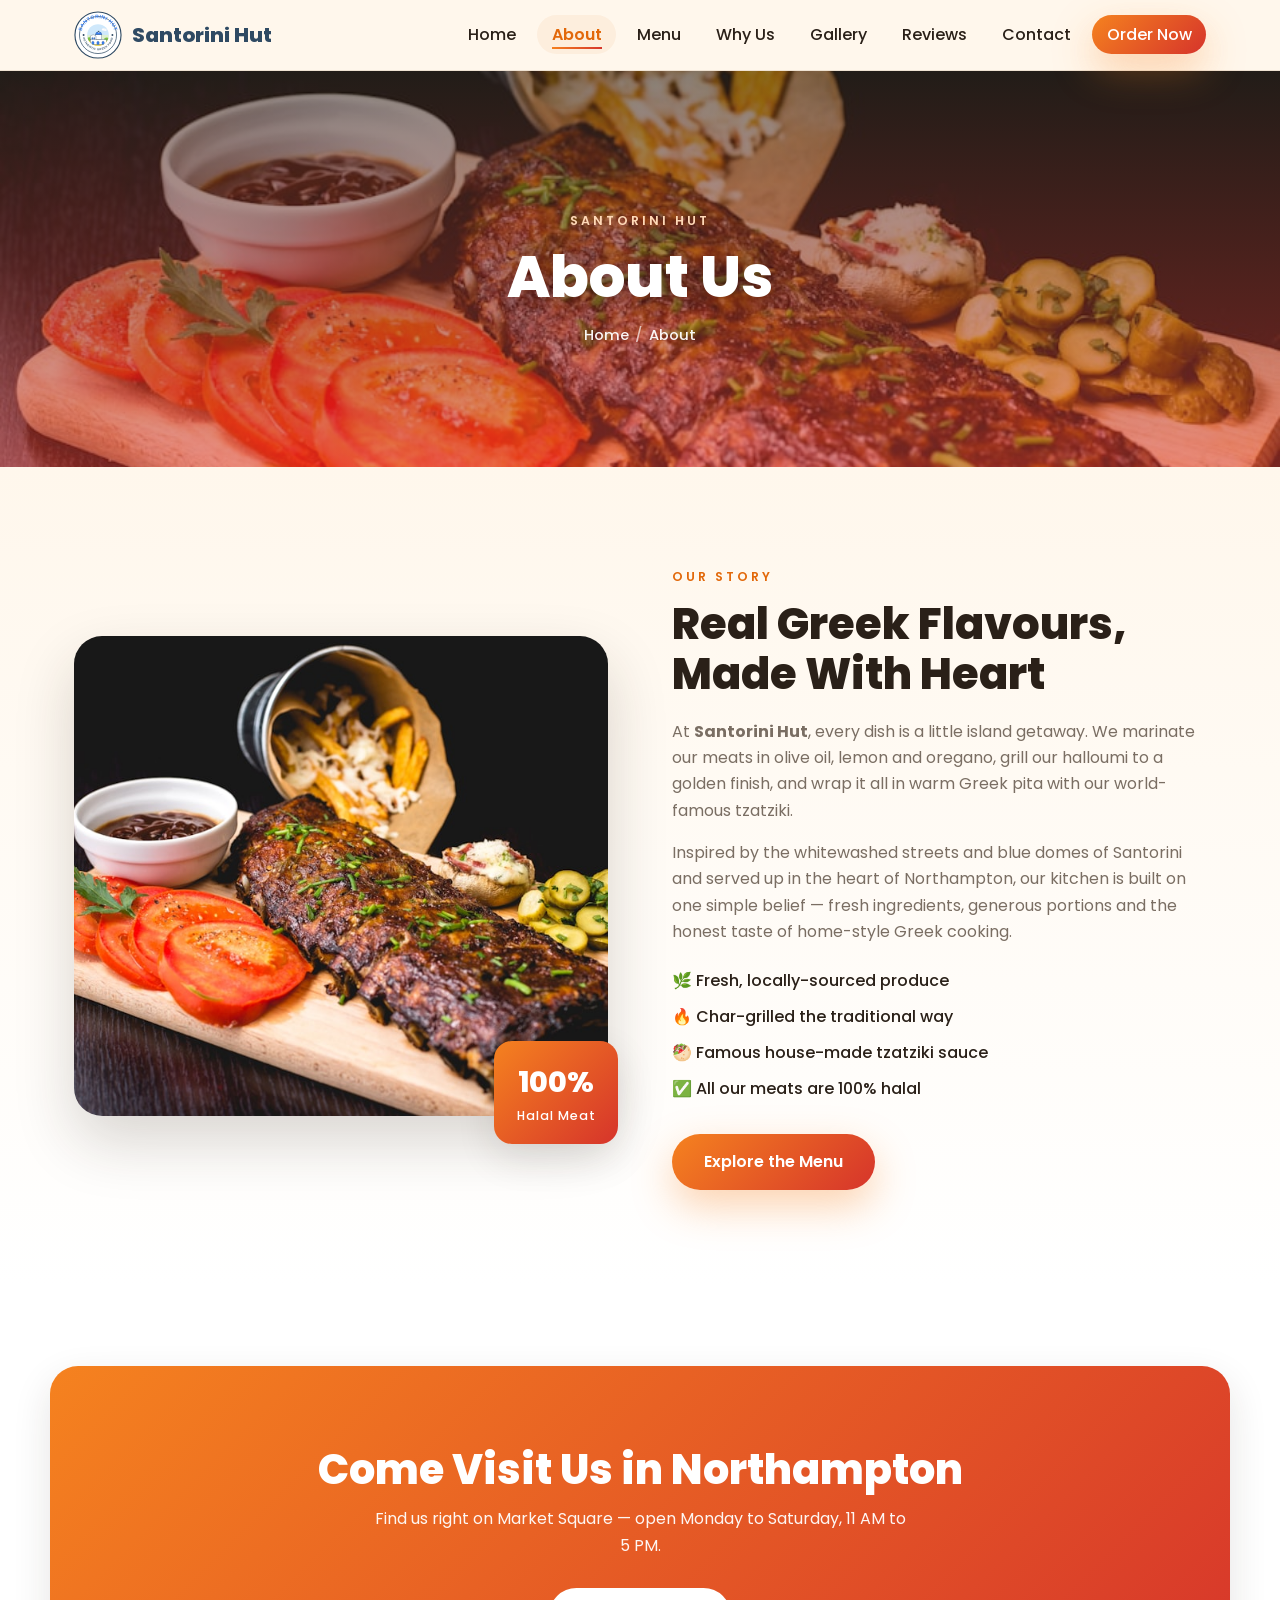
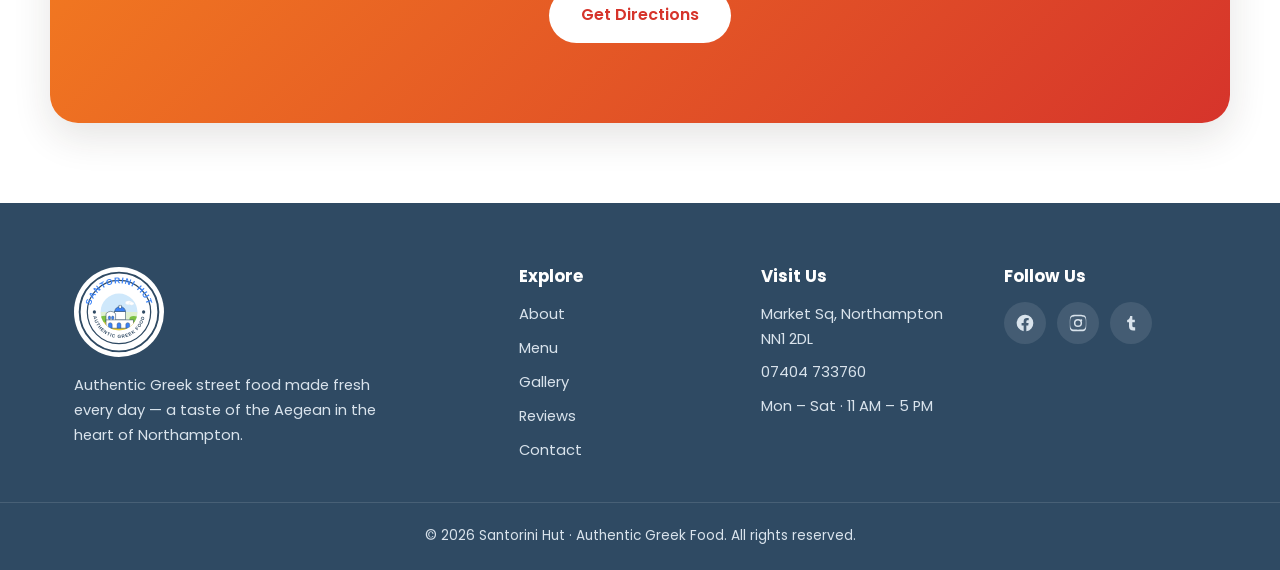
==== about.html @ 5ad899e5 "Convert site to multi-page with tabbed navigation - Split the single-page layout into 7 standalone p" ====
<!DOCTYPE html>
<html lang="en">
<head>
  <meta charset="UTF-8" />
  <meta name="viewport" content="width=device-width, initial-scale=1.0" />
  <title>About Us — Santorini Hut</title>
  <meta name="description" content="Learn the story behind Santorini Hut — authentic, 100% halal Greek food in the heart of Northampton." />

  <link rel="preconnect" href="https://fonts.googleapis.com" />
  <link rel="preconnect" href="https://fonts.gstatic.com" crossorigin />
  <link href="https://fonts.googleapis.com/css2?family=Poppins:wght@300;400;500;600;700;800&family=Pacifico&display=swap" rel="stylesheet" />
  <link rel="icon" type="image/svg+xml" href="images/logo.svg" />
  <link rel="stylesheet" href="style.css" />
</head>
<body>

  <!-- ===== SHARED HEADER / TABBED NAV ===== -->
  <header class="site-header">
    <nav class="navbar">
      <a href="index.html" class="brand">
        <img src="images/logo.svg" alt="Santorini Hut logo" class="brand-logo" />
        <span class="brand-name">Santorini&nbsp;Hut</span>
      </a>
      <input type="checkbox" id="nav-toggle" class="nav-toggle" />
      <label for="nav-toggle" class="nav-toggle-label" aria-label="Toggle navigation">
        <span></span><span></span><span></span>
      </label>
      <ul class="nav-links">
        <li><a href="index.html">Home</a></li>
        <li><a href="about.html" class="active">About</a></li>
        <li><a href="menu.html">Menu</a></li>
        <li><a href="why-us.html">Why Us</a></li>
        <li><a href="gallery.html">Gallery</a></li>
        <li><a href="reviews.html">Reviews</a></li>
        <li><a href="contact.html">Contact</a></li>
        <li><a href="menu.html" class="nav-cta">Order Now</a></li>
      </ul>
    </nav>
  </header>

  <!-- ===== PAGE BANNER ===== -->
  <section class="page-banner" style="background-image:url('images/about.jpg')">
    <div class="page-banner-overlay"></div>
    <div class="page-banner-content">
      <span class="eyebrow">Santorini Hut</span>
      <h1>About Us</h1>
      <nav class="breadcrumb"><a href="index.html">Home</a><span>/</span>About</nav>
    </div>
  </section>

  <section class="about section">
    <div class="container about-grid">
      <div class="about-image">
        <img src="images/about.jpg" alt="A spread of fresh Greek dishes" />
        <div class="about-image-badge">
          <span class="years">100%</span>
          <span class="label">Halal Meat</span>
        </div>
      </div>
      <div class="about-text">
        <span class="eyebrow">Our Story</span>
        <h2 class="section-title">Real Greek Flavours, Made With Heart</h2>
        <p>
          At <strong>Santorini Hut</strong>, every dish is a little island getaway. We
          marinate our meats in olive oil, lemon and oregano, grill our halloumi to a
          golden finish, and wrap it all in warm Greek pita with our world-famous tzatziki.
        </p>
        <p>
          Inspired by the whitewashed streets and blue domes of Santorini and served up in
          the heart of Northampton, our kitchen is built on one simple belief &mdash; fresh
          ingredients, generous portions and the honest taste of home-style Greek cooking.
        </p>
        <ul class="about-points">
          <li>🌿 Fresh, locally-sourced produce</li>
          <li>🔥 Char-grilled the traditional way</li>
          <li>🥙 Famous house-made tzatziki sauce</li>
          <li>✅ All our meats are 100% halal</li>
        </ul>
        <a href="menu.html" class="btn btn-primary">Explore the Menu</a>
      </div>
    </div>
  </section>

  <div class="cta-wrap">
    <div class="cta-band">
      <h2>Come Visit Us in Northampton</h2>
      <p>Find us right on Market Square &mdash; open Monday to Saturday, 11 AM to 5 PM.</p>
      <a href="contact.html" class="btn btn-light">Get Directions</a>
    </div>
  </div>

  <!-- ===== SHARED FOOTER ===== -->
  <footer class="site-footer">
    <div class="container footer-grid">
      <div class="footer-brand">
        <img src="images/logo.svg" alt="Santorini Hut logo" class="footer-logo" />
        <p>Authentic Greek street food made fresh every day — a taste of the Aegean in the heart of Northampton.</p>
      </div>
      <div class="footer-col">
        <h4>Explore</h4>
        <ul>
          <li><a href="about.html">About</a></li>
          <li><a href="menu.html">Menu</a></li>
          <li><a href="gallery.html">Gallery</a></li>
          <li><a href="reviews.html">Reviews</a></li>
          <li><a href="contact.html">Contact</a></li>
        </ul>
      </div>
      <div class="footer-col">
        <h4>Visit Us</h4>
        <ul>
          <li>Market Sq, Northampton NN1 2DL</li>
          <li><a href="tel:+447404733760">07404 733760</a></li>
          <li>Mon &ndash; Sat &middot; 11 AM &ndash; 5 PM</li>
        </ul>
      </div>
      <div class="footer-col">
        <h4>Follow Us</h4>
        <div class="social">
          <a href="#" aria-label="Facebook" class="social-link">
            <svg viewBox="0 0 24 24" width="20" height="20" fill="currentColor"><path d="M22 12a10 10 0 1 0-11.6 9.9v-7H7.9V12h2.5V9.8c0-2.5 1.5-3.9 3.8-3.9 1.1 0 2.2.2 2.2.2v2.5h-1.2c-1.2 0-1.6.8-1.6 1.6V12h2.7l-.4 2.9h-2.3v7A10 10 0 0 0 22 12Z"/></svg>
          </a>
          <a href="#" aria-label="Instagram" class="social-link">
            <svg viewBox="0 0 24 24" width="20" height="20" fill="currentColor"><path d="M12 2.2c3.2 0 3.6 0 4.9.1 1.2.1 1.8.3 2.2.4.6.2 1 .5 1.4.9.4.4.7.8.9 1.4.1.4.3 1 .4 2.2.1 1.3.1 1.7.1 4.9s0 3.6-.1 4.9c-.1 1.2-.3 1.8-.4 2.2-.2.6-.5 1-.9 1.4-.4.4-.8.7-1.4.9-.4.1-1 .3-2.2.4-1.3.1-1.7.1-4.9.1s-3.6 0-4.9-.1c-1.2-.1-1.8-.3-2.2-.4-.6-.2-1-.5-1.4-.9-.4-.4-.7-.8-.9-1.4-.1-.4-.3-1-.4-2.2C2.2 15.6 2.2 15.2 2.2 12s0-3.6.1-4.9c.1-1.2.3-1.8.4-2.2.2-.6.5-1 .9-1.4.4-.4.8-.7 1.4-.9.4-.1 1-.3 2.2-.4C8.4 2.2 8.8 2.2 12 2.2Zm0 1.8c-3.1 0-3.5 0-4.7.1-1.1.1-1.7.2-2.1.4-.5.2-.9.4-1.3.8-.4.4-.6.8-.8 1.3-.2.4-.3 1-.4 2.1C2.6 9.9 2.6 10.3 2.6 12s0 2.1.1 3.3c.1 1.1.2 1.7.4 2.1.2.5.4.9.8 1.3.4.4.8.6 1.3.8.4.2 1 .3 2.1.4 1.2.1 1.6.1 4.7.1s3.5 0 4.7-.1c1.1-.1 1.7-.2 2.1-.4.5-.2.9-.4 1.3-.8.4-.4.6-.8.8-1.3.2-.4.3-1 .4-2.1.1-1.2.1-1.6.1-3.3s0-2.1-.1-3.3c-.1-1.1-.2-1.7-.4-2.1-.2-.5-.4-.9-.8-1.3-.4-.4-.8-.6-1.3-.8-.4-.2-1-.3-2.1-.4-1.2-.1-1.6-.1-4.7-.1Zm0 3.1a4.9 4.9 0 1 1 0 9.8 4.9 4.9 0 0 1 0-9.8Zm0 1.8a3.1 3.1 0 1 0 0 6.2 3.1 3.1 0 0 0 0-6.2Zm5.1-.3a1.1 1.1 0 1 1-2.3 0 1.1 1.1 0 0 1 2.3 0Z"/></svg>
          </a>
          <a href="#" aria-label="Tumblr" class="social-link">
            <svg viewBox="0 0 24 24" width="20" height="20" fill="currentColor"><path d="M14.6 21c-2.9 0-5-1.5-5-5.1V11H7.4V8.3c2.4-.6 3.4-2.7 3.6-4.8h2.6V8h3v3h-3v4.3c0 1.3.6 1.7 1.6 1.7H17V21h-2.4Z"/></svg>
          </a>
        </div>
      </div>
    </div>
    <div class="footer-bottom">
      <p>&copy; 2026 Santorini Hut &middot; Authentic Greek Food. All rights reserved.</p>
    </div>
  </footer>

</body>
</html>
---- style.css ----
/* =============================================================
   SANTORINI HUT — Premium Greek Restaurant Website
   Stylesheet (HTML5 + CSS3, no frameworks)
   -------------------------------------------------------------
   Contents
   1.  Design tokens (CSS variables)
   2.  Base & resets
   3.  Reusable components (buttons, containers, section heads)
   4.  Header & navigation
   5.  Hero
   6.  About
   7.  Menu
   8.  Why Choose Us
   9.  Gallery
   10. Reviews
   11. Contact
   12. Footer
   13. Animations
   14. Responsive / media queries
============================================================= */

/* -------------------------------------------------------------
   1. DESIGN TOKENS
------------------------------------------------------------- */
:root {
  /* Warm palette */
  --orange:      #f5821f;
  --orange-dark: #e2680a;
  --red:         #d6342b;
  --cream:       #fff7ec;
  --cream-2:     #fdeedd;
  --white:       #ffffff;

  /* Neutrals */
  --ink:    #2a2018;   /* warm near-black text */
  --muted:  #7a6e63;   /* secondary text */
  --line:   #efe2d2;   /* subtle borders */

  /* Brand accent (from the Santorini logo) */
  --aegean: #2f4a63;

  /* Gradients */
  --grad-warm: linear-gradient(135deg, var(--orange) 0%, var(--red) 100%);
  --grad-soft: linear-gradient(180deg, var(--cream) 0%, var(--white) 100%);

  /* Effects */
  --radius:    18px;
  --radius-lg: 28px;
  --shadow-sm: 0 6px 18px rgba(42, 32, 24, 0.08);
  --shadow-md: 0 14px 38px rgba(42, 32, 24, 0.12);
  --shadow-lg: 0 26px 60px rgba(42, 32, 24, 0.18);
  --shadow-glow: 0 16px 40px rgba(245, 130, 31, 0.35);

  --container: 1180px;
  --ease: cubic-bezier(0.22, 1, 0.36, 1);

  font-size: 16px;
}

/* -------------------------------------------------------------
   2. BASE & RESETS
------------------------------------------------------------- */
*, *::before, *::after { box-sizing: border-box; margin: 0; padding: 0; }

html { scroll-behavior: smooth; scroll-padding-top: 84px; }

body {
  font-family: 'Poppins', 'Montserrat', system-ui, sans-serif;
  color: var(--ink);
  background: var(--cream);
  line-height: 1.65;
  -webkit-font-smoothing: antialiased;
  overflow-x: hidden;
}

img { max-width: 100%; display: block; }
a { text-decoration: none; color: inherit; }
ul { list-style: none; }

h1, h2, h3, h4 { line-height: 1.15; font-weight: 700; }

/* -------------------------------------------------------------
   3. REUSABLE COMPONENTS
------------------------------------------------------------- */
.container { width: 100%; max-width: var(--container); margin: 0 auto; padding: 0 1.5rem; }

.section { padding: 6rem 0; }

/* Section heading block */
.section-head { text-align: center; max-width: 640px; margin: 0 auto 3.5rem; }

.eyebrow {
  display: inline-block;
  font-weight: 600;
  letter-spacing: 3px;
  text-transform: uppercase;
  font-size: 0.78rem;
  color: var(--orange-dark);
  margin-bottom: 0.75rem;
}

.section-title {
  font-size: clamp(1.8rem, 4vw, 2.7rem);
  font-weight: 800;
  color: var(--ink);
}

.section-sub { color: var(--muted); margin-top: 1rem; }

/* Buttons */
.btn {
  display: inline-flex;
  align-items: center;
  justify-content: center;
  gap: 0.5rem;
  padding: 0.9rem 2rem;
  font: inherit;
  font-weight: 600;
  border: none;
  border-radius: 999px;
  cursor: pointer;
  transition: transform 0.35s var(--ease), box-shadow 0.35s var(--ease),
              background 0.35s var(--ease), color 0.35s var(--ease);
}

.btn-primary {
  background: var(--grad-warm);
  color: var(--white);
  box-shadow: var(--shadow-glow);
}
.btn-primary:hover { transform: translateY(-3px) scale(1.02); box-shadow: 0 22px 46px rgba(214, 52, 43, 0.4); }

.btn-ghost {
  background: rgba(255, 255, 255, 0.12);
  color: var(--white);
  border: 2px solid rgba(255, 255, 255, 0.7);
  backdrop-filter: blur(6px);
}
.btn-ghost:hover { background: var(--white); color: var(--red); transform: translateY(-3px); }

.btn-block { width: 100%; }

/* -------------------------------------------------------------
   4. HEADER & NAVIGATION
------------------------------------------------------------- */
.site-header {
  position: sticky;
  top: 0;
  z-index: 100;
  background: rgba(255, 247, 236, 0.82);
  backdrop-filter: blur(14px);
  -webkit-backdrop-filter: blur(14px);
  border-bottom: 1px solid var(--line);
}

.navbar {
  max-width: var(--container);
  margin: 0 auto;
  padding: 0.7rem 1.5rem;
  display: flex;
  align-items: center;
  justify-content: space-between;
  gap: 1rem;
}

.brand { display: flex; align-items: center; gap: 0.6rem; font-weight: 800; }
.brand-logo { width: 48px; height: 48px; }
.brand-name { font-size: 1.25rem; color: var(--aegean); }

.nav-links { display: flex; align-items: center; gap: 0.4rem; }
.nav-links a {
  padding: 0.5rem 0.9rem;
  font-weight: 500;
  border-radius: 999px;
  position: relative;
  transition: color 0.3s var(--ease), background 0.3s var(--ease);
}
.nav-links a:not(.nav-cta):hover { color: var(--orange-dark); }
/* animated underline */
.nav-links a:not(.nav-cta)::after {
  content: "";
  position: absolute;
  left: 0.9rem; right: 0.9rem; bottom: 0.3rem;
  height: 2px;
  background: var(--grad-warm);
  transform: scaleX(0);
  transform-origin: left;
  transition: transform 0.3s var(--ease);
}
.nav-links a:not(.nav-cta):hover::after { transform: scaleX(1); }

.nav-cta {
  background: var(--grad-warm);
  color: var(--white) !important;
  box-shadow: var(--shadow-glow);
}
.nav-cta:hover { transform: translateY(-2px); }

/* Active tab (current page) */
.nav-links a.active:not(.nav-cta) {
  color: var(--orange-dark);
  background: var(--cream-2);
  font-weight: 600;
}
.nav-links a.active:not(.nav-cta)::after { transform: scaleX(1); }

/* Hamburger (pure CSS) */
.nav-toggle { display: none; }
.nav-toggle-label { display: none; flex-direction: column; gap: 5px; cursor: pointer; padding: 8px; }
.nav-toggle-label span {
  width: 26px; height: 3px; border-radius: 3px; background: var(--aegean);
  transition: transform 0.3s var(--ease), opacity 0.3s var(--ease);
}

/* -------------------------------------------------------------
   5. HERO
------------------------------------------------------------- */
.hero {
  position: relative;
  min-height: 92vh;
  display: flex;
  align-items: center;
  justify-content: center;
  text-align: center;
  color: var(--white);
  background: url('images/hero.jpg') center/cover no-repeat fixed;
}
.hero-overlay {
  position: absolute;
  inset: 0;
  background: linear-gradient(180deg, rgba(42, 32, 24, 0.55) 0%, rgba(214, 52, 43, 0.45) 100%);
}
.hero-content {
  position: relative;
  z-index: 2;
  max-width: 760px;
  padding: 7rem 1.5rem;
  animation: fade-up 1s var(--ease) both;
}
.hero-badge {
  display: inline-block;
  padding: 0.45rem 1.2rem;
  border-radius: 999px;
  background: rgba(255, 255, 255, 0.15);
  border: 1px solid rgba(255, 255, 255, 0.4);
  backdrop-filter: blur(8px);
  font-weight: 500;
  letter-spacing: 2px;
  font-size: 0.8rem;
  margin-bottom: 1.4rem;
}
.hero-title {
  font-family: 'Pacifico', 'Poppins', cursive;
  font-size: clamp(3rem, 9vw, 6rem);
  font-weight: 400;
  text-shadow: 0 8px 30px rgba(0, 0, 0, 0.35);
  line-height: 1;
}
.hero-tagline {
  font-size: clamp(1.1rem, 2.6vw, 1.6rem);
  font-weight: 600;
  margin-top: 0.6rem;
}
.hero-desc {
  max-width: 580px;
  margin: 1.2rem auto 2rem;
  font-weight: 300;
  font-size: 1.05rem;
  opacity: 0.95;
}
.hero-actions { display: flex; gap: 1rem; justify-content: center; flex-wrap: wrap; }
.hero-hours {
  margin-top: 2.2rem;
  font-weight: 500;
  opacity: 0.95;
}

/* -------------------------------------------------------------
   6. ABOUT
------------------------------------------------------------- */
.about { background: var(--grad-soft); }
.about-grid {
  display: grid;
  grid-template-columns: 1fr 1fr;
  gap: 4rem;
  align-items: center;
}
.about-image { position: relative; }
.about-image img {
  border-radius: var(--radius-lg);
  box-shadow: var(--shadow-lg);
  width: 100%;
  height: 480px;
  object-fit: cover;
}
.about-image-badge {
  position: absolute;
  bottom: -28px;
  right: -10px;
  background: var(--grad-warm);
  color: var(--white);
  border-radius: var(--radius);
  padding: 1.1rem 1.4rem;
  text-align: center;
  box-shadow: var(--shadow-md);
  display: flex;
  flex-direction: column;
}
.about-image-badge .years { font-size: 1.8rem; font-weight: 800; }
.about-image-badge .label { font-size: 0.78rem; font-weight: 500; letter-spacing: 1px; }

.about-text p { color: var(--muted); margin-bottom: 1rem; }
.about-text .section-title { margin-bottom: 1.2rem; }
.about-points { margin: 1.4rem 0 2rem; display: grid; gap: 0.6rem; }
.about-points li { font-weight: 500; color: var(--ink); }

/* -------------------------------------------------------------
   7. MENU
------------------------------------------------------------- */
.menu { background: var(--white); }
.menu-category {
  font-size: 1.5rem;
  font-weight: 700;
  color: var(--aegean);
  margin: 2.5rem 0 1.5rem;
  display: flex;
  align-items: center;
  gap: 1rem;
}
.menu-category::after {
  content: "";
  flex: 1;
  height: 2px;
  background: repeating-linear-gradient(90deg, var(--line) 0 10px, transparent 10px 18px);
}
.menu-category:first-of-type { margin-top: 0; }

.menu-grid {
  display: grid;
  grid-template-columns: repeat(3, 1fr);
  gap: 1.8rem;
}
.menu-card {
  background: var(--white);
  border: 1px solid var(--line);
  border-radius: var(--radius-lg);
  overflow: hidden;
  box-shadow: var(--shadow-sm);
  transition: transform 0.4s var(--ease), box-shadow 0.4s var(--ease);
}
.menu-card:hover { transform: translateY(-8px); box-shadow: var(--shadow-lg); }
.menu-card-img { height: 200px; overflow: hidden; }
.menu-card-img img {
  width: 100%; height: 100%; object-fit: cover;
  transition: transform 0.6s var(--ease);
}
.menu-card:hover .menu-card-img img { transform: scale(1.08); }
.menu-card-body { padding: 1.3rem 1.4rem 1.6rem; }
.menu-card-head { display: flex; justify-content: space-between; align-items: baseline; gap: 0.8rem; }
.menu-card-head h4 { font-size: 1.1rem; }
.menu-card-head h4 small { font-weight: 500; color: var(--muted); font-size: 0.78rem; }
.price {
  flex-shrink: 0;
  font-weight: 800;
  color: var(--white);
  background: var(--grad-warm);
  padding: 0.25rem 0.75rem;
  border-radius: 999px;
  font-size: 0.95rem;
  box-shadow: var(--shadow-sm);
}
.menu-card-body p { color: var(--muted); font-size: 0.92rem; margin-top: 0.6rem; }

.allergy-note {
  margin-top: 3rem;
  text-align: center;
  background: var(--cream-2);
  border: 1px dashed var(--orange);
  border-radius: var(--radius);
  padding: 1.1rem 1.4rem;
  color: var(--muted);
  font-size: 0.9rem;
}

/* -------------------------------------------------------------
   8. WHY CHOOSE US
------------------------------------------------------------- */
.why { background: var(--grad-soft); }
.why-grid { display: grid; grid-template-columns: repeat(4, 1fr); gap: 1.8rem; }
.why-card {
  background: var(--white);
  border-radius: var(--radius-lg);
  padding: 2.4rem 1.6rem;
  text-align: center;
  box-shadow: var(--shadow-sm);
  border: 1px solid var(--line);
  transition: transform 0.4s var(--ease), box-shadow 0.4s var(--ease);
}
.why-card:hover { transform: translateY(-8px); box-shadow: var(--shadow-md); }
.why-icon {
  width: 84px; height: 84px;
  margin: 0 auto 1.2rem;
  display: grid; place-items: center;
  font-size: 2.2rem;
  border-radius: 50%;
  background: var(--cream-2);
  transition: transform 0.4s var(--ease), background 0.4s var(--ease);
}
.why-card:hover .why-icon { background: var(--grad-warm); transform: rotate(-8deg) scale(1.05); }
.why-card h3 { margin-bottom: 0.5rem; font-size: 1.2rem; }
.why-card p { color: var(--muted); font-size: 0.92rem; }

/* -------------------------------------------------------------
   9. GALLERY
------------------------------------------------------------- */
.gallery { background: var(--white); }
.gallery-grid {
  display: grid;
  grid-template-columns: repeat(3, 1fr);
  grid-auto-rows: 240px;
  gap: 1.2rem;
}
.gallery-item {
  position: relative;
  overflow: hidden;
  border-radius: var(--radius);
  box-shadow: var(--shadow-sm);
}
/* feature two cells for visual rhythm */
.gallery-item:nth-child(1) { grid-row: span 2; }
.gallery-item:nth-child(6) { grid-column: span 2; }
.gallery-item img { width: 100%; height: 100%; object-fit: cover; transition: transform 0.6s var(--ease); }
.gallery-item::after {
  content: "";
  position: absolute;
  inset: 0;
  background: linear-gradient(180deg, transparent 40%, rgba(214, 52, 43, 0.45));
  opacity: 0;
  transition: opacity 0.4s var(--ease);
}
.gallery-item:hover img { transform: scale(1.1); }
.gallery-item:hover::after { opacity: 1; }

/* -------------------------------------------------------------
   10. REVIEWS
------------------------------------------------------------- */
.reviews { background: var(--grad-soft); }
.reviews-grid { display: grid; grid-template-columns: repeat(3, 1fr); gap: 1.8rem; }
.review-card {
  background: var(--white);
  border-radius: var(--radius-lg);
  padding: 2.2rem;
  box-shadow: var(--shadow-sm);
  border: 1px solid var(--line);
  position: relative;
  transition: transform 0.4s var(--ease), box-shadow 0.4s var(--ease);
}
.review-card::before {
  content: "\201C";
  position: absolute;
  top: 0.4rem; right: 1.4rem;
  font-size: 4.5rem;
  font-family: Georgia, serif;
  color: var(--cream-2);
  line-height: 1;
}
.review-card:hover { transform: translateY(-6px); box-shadow: var(--shadow-md); }
.stars { color: var(--orange); letter-spacing: 2px; margin-bottom: 0.9rem; }
.quote { color: var(--ink); font-style: italic; margin-bottom: 1.4rem; }
.reviewer { display: flex; align-items: center; gap: 0.9rem; }
.reviewer img { width: 52px; height: 52px; border-radius: 50%; object-fit: cover; border: 3px solid var(--cream-2); }
.reviewer strong { display: block; }
.reviewer span { font-size: 0.82rem; color: var(--muted); }

/* -------------------------------------------------------------
   11. CONTACT
------------------------------------------------------------- */
.contact { background: var(--white); }
.contact-grid { display: grid; grid-template-columns: 1fr 1fr; gap: 3rem; align-items: start; }
.contact-info .section-title { margin-bottom: 1rem; }
.contact-info > p { color: var(--muted); margin-bottom: 2rem; }
.contact-list { display: grid; gap: 1.2rem; }
.contact-list li { display: flex; align-items: center; gap: 1rem; }
.contact-ic {
  flex-shrink: 0;
  width: 52px; height: 52px;
  display: grid; place-items: center;
  background: var(--cream-2);
  border-radius: 14px;
  font-size: 1.3rem;
}
.contact-list strong { display: block; font-size: 0.95rem; }
.contact-list a, .contact-list span { color: var(--muted); }
.contact-list a:hover { color: var(--orange-dark); }

.contact-form {
  background: var(--cream);
  border: 1px solid var(--line);
  border-radius: var(--radius-lg);
  padding: 2.2rem;
  box-shadow: var(--shadow-sm);
}
.contact-form h3 { margin-bottom: 1.4rem; }
.form-row { display: grid; grid-template-columns: 1fr 1fr; gap: 1rem; }
.contact-form label { display: block; margin-bottom: 1rem; }
.contact-form label span { display: block; font-size: 0.85rem; font-weight: 500; margin-bottom: 0.4rem; }
.contact-form input,
.contact-form textarea {
  width: 100%;
  padding: 0.8rem 1rem;
  border: 1px solid var(--line);
  border-radius: 12px;
  font: inherit;
  background: var(--white);
  transition: border-color 0.3s var(--ease), box-shadow 0.3s var(--ease);
}
.contact-form input:focus,
.contact-form textarea:focus {
  outline: none;
  border-color: var(--orange);
  box-shadow: 0 0 0 4px rgba(245, 130, 31, 0.15);
}
.contact-form textarea { resize: vertical; }

/* -------------------------------------------------------------
   12. FOOTER
------------------------------------------------------------- */
.site-footer { background: var(--aegean); color: #d9e3ec; }
.footer-grid {
  display: grid;
  grid-template-columns: 2fr 1fr 1fr 1fr;
  gap: 2.5rem;
  padding: 4rem 1.5rem 2.5rem;
}
.footer-logo { width: 90px; height: 90px; background: var(--white); border-radius: 50%; padding: 4px; margin-bottom: 1rem; }
.footer-brand p { font-size: 0.92rem; max-width: 320px; line-height: 1.7; }
.footer-col h4 { color: var(--white); margin-bottom: 1rem; font-size: 1.05rem; }
.footer-col ul { display: grid; gap: 0.6rem; }
.footer-col a:hover, .footer-col li:hover { color: var(--orange); }
.footer-col a, .footer-col li { font-size: 0.92rem; transition: color 0.3s var(--ease); }

.social { display: flex; gap: 0.7rem; }
.social-link {
  width: 42px; height: 42px;
  display: grid; place-items: center;
  border-radius: 50%;
  background: rgba(255, 255, 255, 0.1);
  color: #d9e3ec;
  transition: transform 0.35s var(--ease), background 0.35s var(--ease), color 0.35s var(--ease);
}
.social-link:hover { background: var(--grad-warm); color: var(--white); transform: translateY(-4px); }

.footer-bottom {
  border-top: 1px solid rgba(255, 255, 255, 0.12);
  padding: 1.4rem 1.5rem;
  text-align: center;
  font-size: 0.85rem;
}

/* -------------------------------------------------------------
   13. ANIMATIONS
------------------------------------------------------------- */
@keyframes fade-up {
  from { opacity: 0; transform: translateY(28px); }
  to   { opacity: 1; transform: translateY(0); }
}

@media (prefers-reduced-motion: reduce) {
  * { animation: none !important; transition: none !important; scroll-behavior: auto !important; }
}

/* -------------------------------------------------------------
   14. RESPONSIVE / MEDIA QUERIES
------------------------------------------------------------- */

/* Tablet */
@media (max-width: 992px) {
  .menu-grid,
  .why-grid,
  .reviews-grid { grid-template-columns: repeat(2, 1fr); }
  .footer-grid { grid-template-columns: 1fr 1fr; }
  .about-grid { gap: 3rem; }
}

/* Mobile nav + single-column layouts */
@media (max-width: 768px) {
  .section { padding: 4rem 0; }

  /* hamburger menu */
  .nav-toggle-label { display: flex; }
  .nav-links {
    position: fixed;
    top: 0; right: 0;
    height: 100vh;
    width: min(78vw, 320px);
    flex-direction: column;
    align-items: flex-start;
    justify-content: center;
    gap: 0.4rem;
    padding: 2rem;
    background: var(--cream);
    box-shadow: var(--shadow-lg);
    transform: translateX(100%);
    transition: transform 0.4s var(--ease);
  }
  .nav-links a { width: 100%; font-size: 1.05rem; padding: 0.7rem 0.5rem; }
  .nav-toggle:checked ~ .nav-links { transform: translateX(0); }
  /* animate burger to X */
  .nav-toggle:checked ~ .nav-toggle-label span:nth-child(1) { transform: translateY(8px) rotate(45deg); }
  .nav-toggle:checked ~ .nav-toggle-label span:nth-child(2) { opacity: 0; }
  .nav-toggle:checked ~ .nav-toggle-label span:nth-child(3) { transform: translateY(-8px) rotate(-45deg); }

  /* hero: drop fixed attachment (better mobile perf) */
  .hero { background-attachment: scroll; min-height: 88vh; }

  /* stacked sections */
  .about-grid,
  .contact-grid { grid-template-columns: 1fr; }
  .about-image img { height: 360px; }
  .about-image-badge { right: 1rem; }

  .menu-grid,
  .why-grid,
  .reviews-grid { grid-template-columns: 1fr; }

  .gallery-grid { grid-template-columns: repeat(2, 1fr); grid-auto-rows: 180px; }
  .gallery-item:nth-child(1) { grid-row: span 1; }
  .gallery-item:nth-child(6) { grid-column: span 2; }

  .footer-grid { grid-template-columns: 1fr; gap: 2rem; text-align: center; }
  .footer-brand p { margin: 0 auto; }
  .footer-col ul { justify-items: center; }
  .social { justify-content: center; }
  .footer-logo { margin-left: auto; margin-right: auto; }
}

/* Small phones */
@media (max-width: 460px) {
  .form-row { grid-template-columns: 1fr; }
  .brand-name { display: none; }
  .hero-actions { flex-direction: column; }
  .btn { width: 100%; }
  .gallery-grid { grid-template-columns: 1fr; }
  .gallery-item:nth-child(6) { grid-column: span 1; }
}

/* =============================================================
   15. MULTI-PAGE COMPONENTS
   (inner-page banners, home highlights, CTA band, map)
============================================================= */

/* Compact banner for inner pages */
.page-banner {
  position: relative;
  min-height: 44vh;
  display: flex;
  align-items: center;
  justify-content: center;
  text-align: center;
  color: var(--white);
  background: var(--aegean) center/cover no-repeat;
}
.page-banner-overlay {
  position: absolute;
  inset: 0;
  background: linear-gradient(180deg, rgba(42, 32, 24, 0.55) 0%, rgba(214, 52, 43, 0.5) 100%);
}
.page-banner-content {
  position: relative;
  z-index: 2;
  padding: 5rem 1.5rem 4rem;
  animation: fade-up 0.8s var(--ease) both;
}
.page-banner-content h1 {
  font-size: clamp(2.2rem, 6vw, 3.6rem);
  font-weight: 800;
  text-shadow: 0 6px 24px rgba(0, 0, 0, 0.35);
}
.page-banner-content .eyebrow { color: #ffd9b8; }
.breadcrumb {
  margin-top: 0.8rem;
  font-size: 0.92rem;
  font-weight: 500;
  opacity: 0.95;
}
.breadcrumb a:hover { color: #ffd9b8; }
.breadcrumb span { margin: 0 0.4rem; opacity: 0.7; }

/* Home: intro highlight strip */
.home-intro { background: var(--grad-soft); }

/* Home: CTA band */
.cta-band {
  position: relative;
  text-align: center;
  color: var(--white);
  padding: 5rem 1.5rem;
  background: var(--grad-warm);
  border-radius: var(--radius-lg);
  margin: 0 auto;
  max-width: var(--container);
  box-shadow: var(--shadow-md);
}
.cta-band h2 { font-size: clamp(1.7rem, 4vw, 2.6rem); font-weight: 800; margin-bottom: 0.8rem; }
.cta-band p { max-width: 540px; margin: 0 auto 1.8rem; opacity: 0.95; }
.cta-band .btn-light {
  background: var(--white);
  color: var(--red);
}
.cta-band .btn-light:hover { transform: translateY(-3px) scale(1.02); box-shadow: var(--shadow-lg); }
.cta-wrap { padding: 5rem 0; background: var(--white); }

/* Home: explore cards linking to other pages */
.explore-grid {
  display: grid;
  grid-template-columns: repeat(3, 1fr);
  gap: 1.8rem;
}
.explore-card {
  position: relative;
  border-radius: var(--radius-lg);
  overflow: hidden;
  min-height: 260px;
  display: flex;
  align-items: flex-end;
  color: var(--white);
  box-shadow: var(--shadow-sm);
  transition: transform 0.4s var(--ease), box-shadow 0.4s var(--ease);
}
.explore-card img {
  position: absolute;
  inset: 0;
  width: 100%; height: 100%;
  object-fit: cover;
  z-index: 0;
  transition: transform 0.6s var(--ease);
}
.explore-card::after {
  content: "";
  position: absolute;
  inset: 0;
  background: linear-gradient(180deg, rgba(42, 32, 24, 0.05) 30%, rgba(42, 32, 24, 0.8));
  z-index: 1;
}
.explore-card span {
  position: relative;
  z-index: 2;
  padding: 1.5rem;
  font-size: 1.25rem;
  font-weight: 700;
}
.explore-card span small { display: block; font-weight: 400; font-size: 0.85rem; opacity: 0.9; }
.explore-card:hover { transform: translateY(-6px); box-shadow: var(--shadow-lg); }
.explore-card:hover img { transform: scale(1.08); }

/* Contact: map embed */
.map-wrap {
  margin-top: 2.5rem;
  border-radius: var(--radius-lg);
  overflow: hidden;
  box-shadow: var(--shadow-sm);
  border: 1px solid var(--line);
}
.map-wrap iframe { width: 100%; height: 360px; border: 0; display: block; background: var(--cream-2); }
.map-cap {
  display: block;
  padding: 0.9rem 1.2rem;
  text-align: center;
  font-weight: 500;
  background: var(--cream);
  border-top: 1px solid var(--line);
  transition: background 0.3s var(--ease), color 0.3s var(--ease);
}
.map-cap:hover { background: var(--cream-2); color: var(--orange-dark); }

@media (max-width: 992px) {
  .explore-grid { grid-template-columns: repeat(2, 1fr); }
}
@media (max-width: 768px) {
  .page-banner { min-height: 38vh; }
  .explore-grid { grid-template-columns: 1fr; }
}
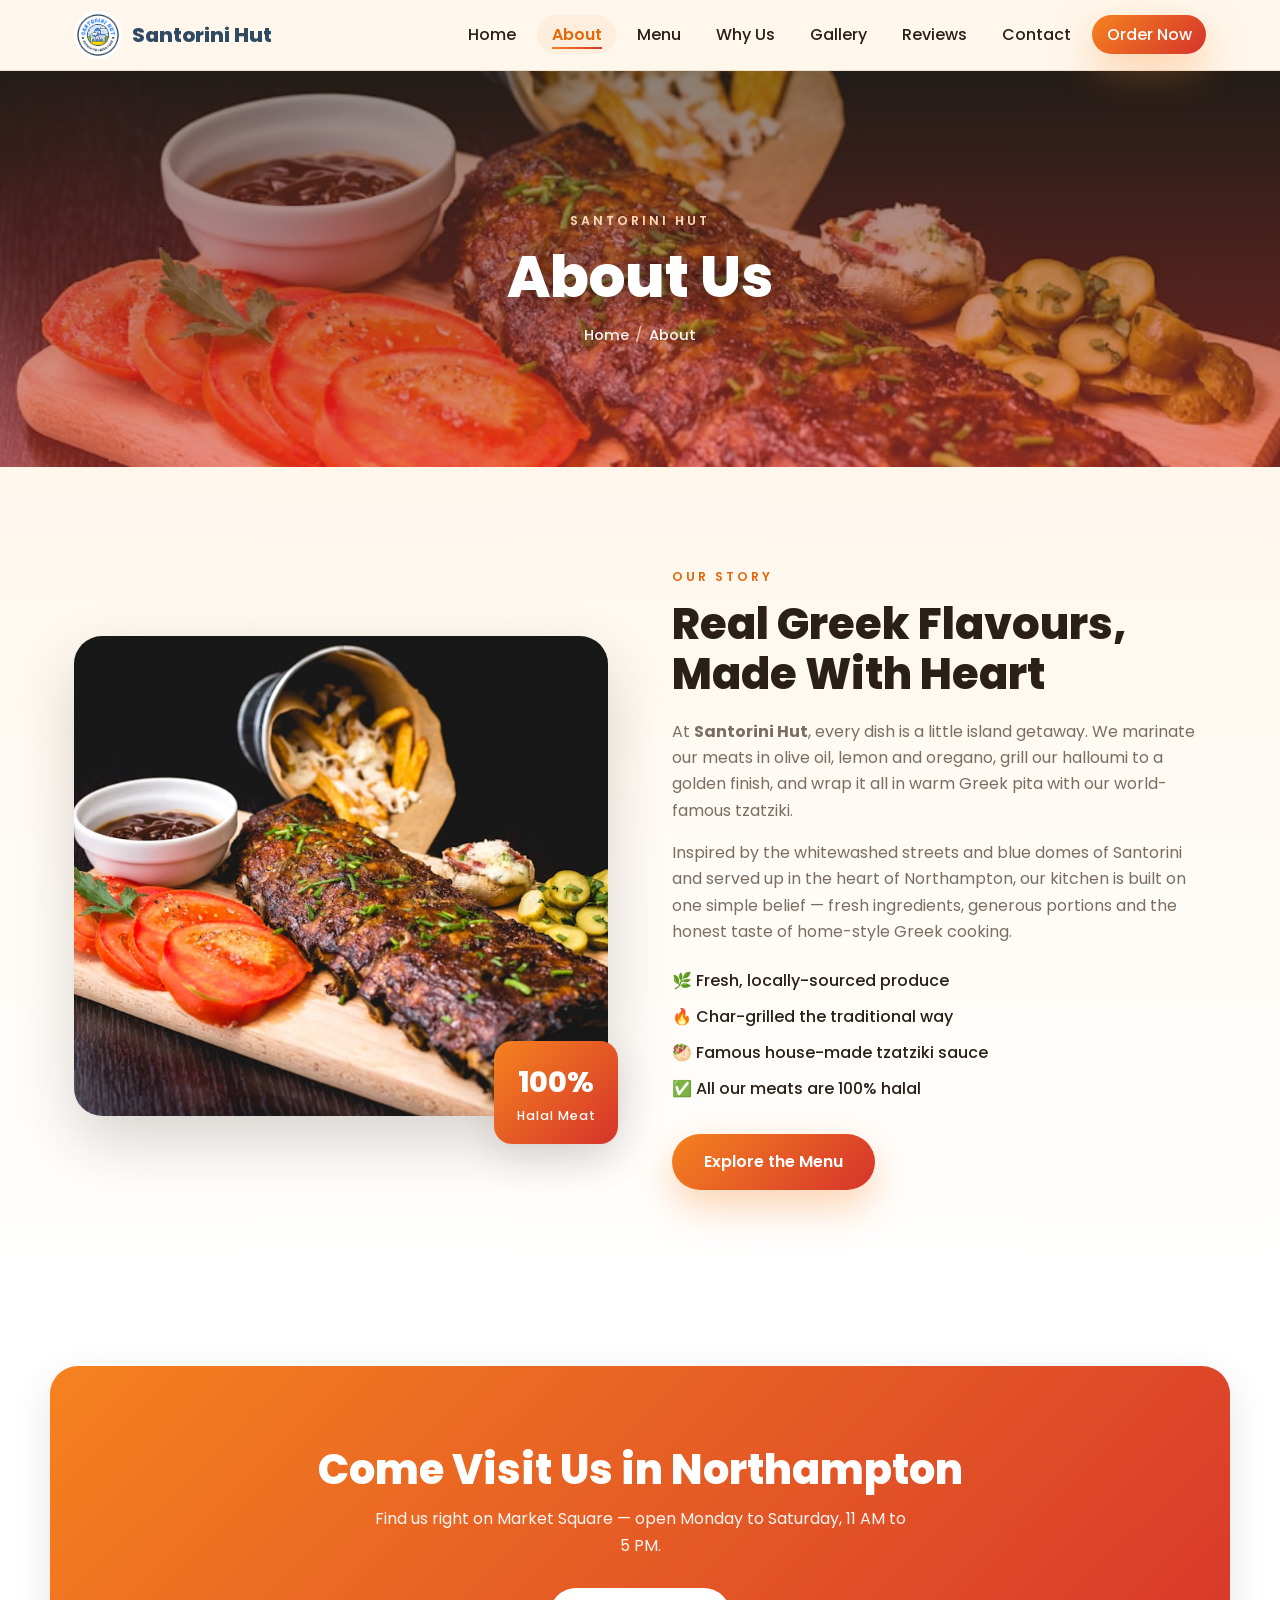
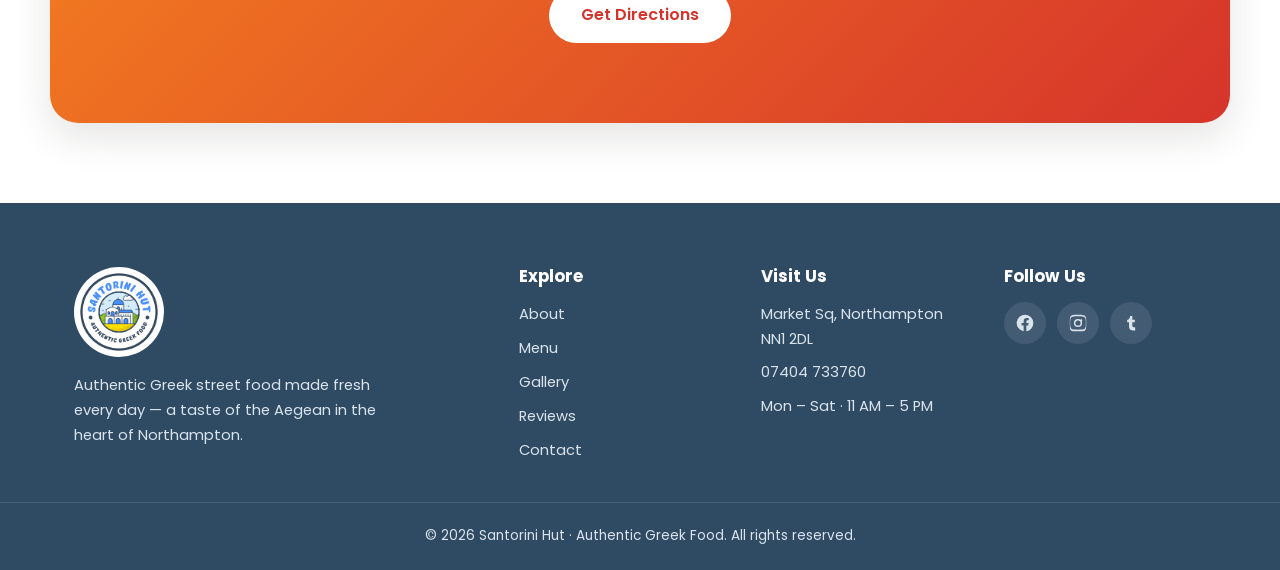
==== commit 3819ed54: "Use the real uploaded logo across all pages - Switch header, footer and favicon references from the " ====
--- a/about.html
+++ b/about.html
@@ -9,7 +9,7 @@
   <link rel="preconnect" href="https://fonts.googleapis.com" />
   <link rel="preconnect" href="https://fonts.gstatic.com" crossorigin />
   <link href="https://fonts.googleapis.com/css2?family=Poppins:wght@300;400;500;600;700;800&family=Pacifico&display=swap" rel="stylesheet" />
-  <link rel="icon" type="image/svg+xml" href="images/logo.svg" />
+  <link rel="icon" type="image/jpeg" href="images/logo.jpg" />
   <link rel="stylesheet" href="style.css" />
 </head>
 <body>
@@ -18,7 +18,7 @@
   <header class="site-header">
     <nav class="navbar">
       <a href="index.html" class="brand">
-        <img src="images/logo.svg" alt="Santorini Hut logo" class="brand-logo" />
+        <img src="images/logo.jpg" alt="Santorini Hut logo" class="brand-logo" />
         <span class="brand-name">Santorini&nbsp;Hut</span>
       </a>
       <input type="checkbox" id="nav-toggle" class="nav-toggle" />
@@ -93,7 +93,7 @@
   <footer class="site-footer">
     <div class="container footer-grid">
       <div class="footer-brand">
-        <img src="images/logo.svg" alt="Santorini Hut logo" class="footer-logo" />
+        <img src="images/logo.jpg" alt="Santorini Hut logo" class="footer-logo" />
         <p>Authentic Greek street food made fresh every day — a taste of the Aegean in the heart of Northampton.</p>
       </div>
       <div class="footer-col">
--- a/style.css
+++ b/style.css
@@ -164,7 +164,7 @@
 }
 
 .brand { display: flex; align-items: center; gap: 0.6rem; font-weight: 800; }
-.brand-logo { width: 48px; height: 48px; }
+.brand-logo { width: 48px; height: 48px; border-radius: 50%; object-fit: cover; }
 .brand-name { font-size: 1.25rem; color: var(--aegean); }
 
 .nav-links { display: flex; align-items: center; gap: 0.4rem; }
@@ -532,7 +532,7 @@
   gap: 2.5rem;
   padding: 4rem 1.5rem 2.5rem;
 }
-.footer-logo { width: 90px; height: 90px; background: var(--white); border-radius: 50%; padding: 4px; margin-bottom: 1rem; }
+.footer-logo { width: 90px; height: 90px; border-radius: 50%; object-fit: cover; margin-bottom: 1rem; }
 .footer-brand p { font-size: 0.92rem; max-width: 320px; line-height: 1.7; }
 .footer-col h4 { color: var(--white); margin-bottom: 1rem; font-size: 1.05rem; }
 .footer-col ul { display: grid; gap: 0.6rem; }
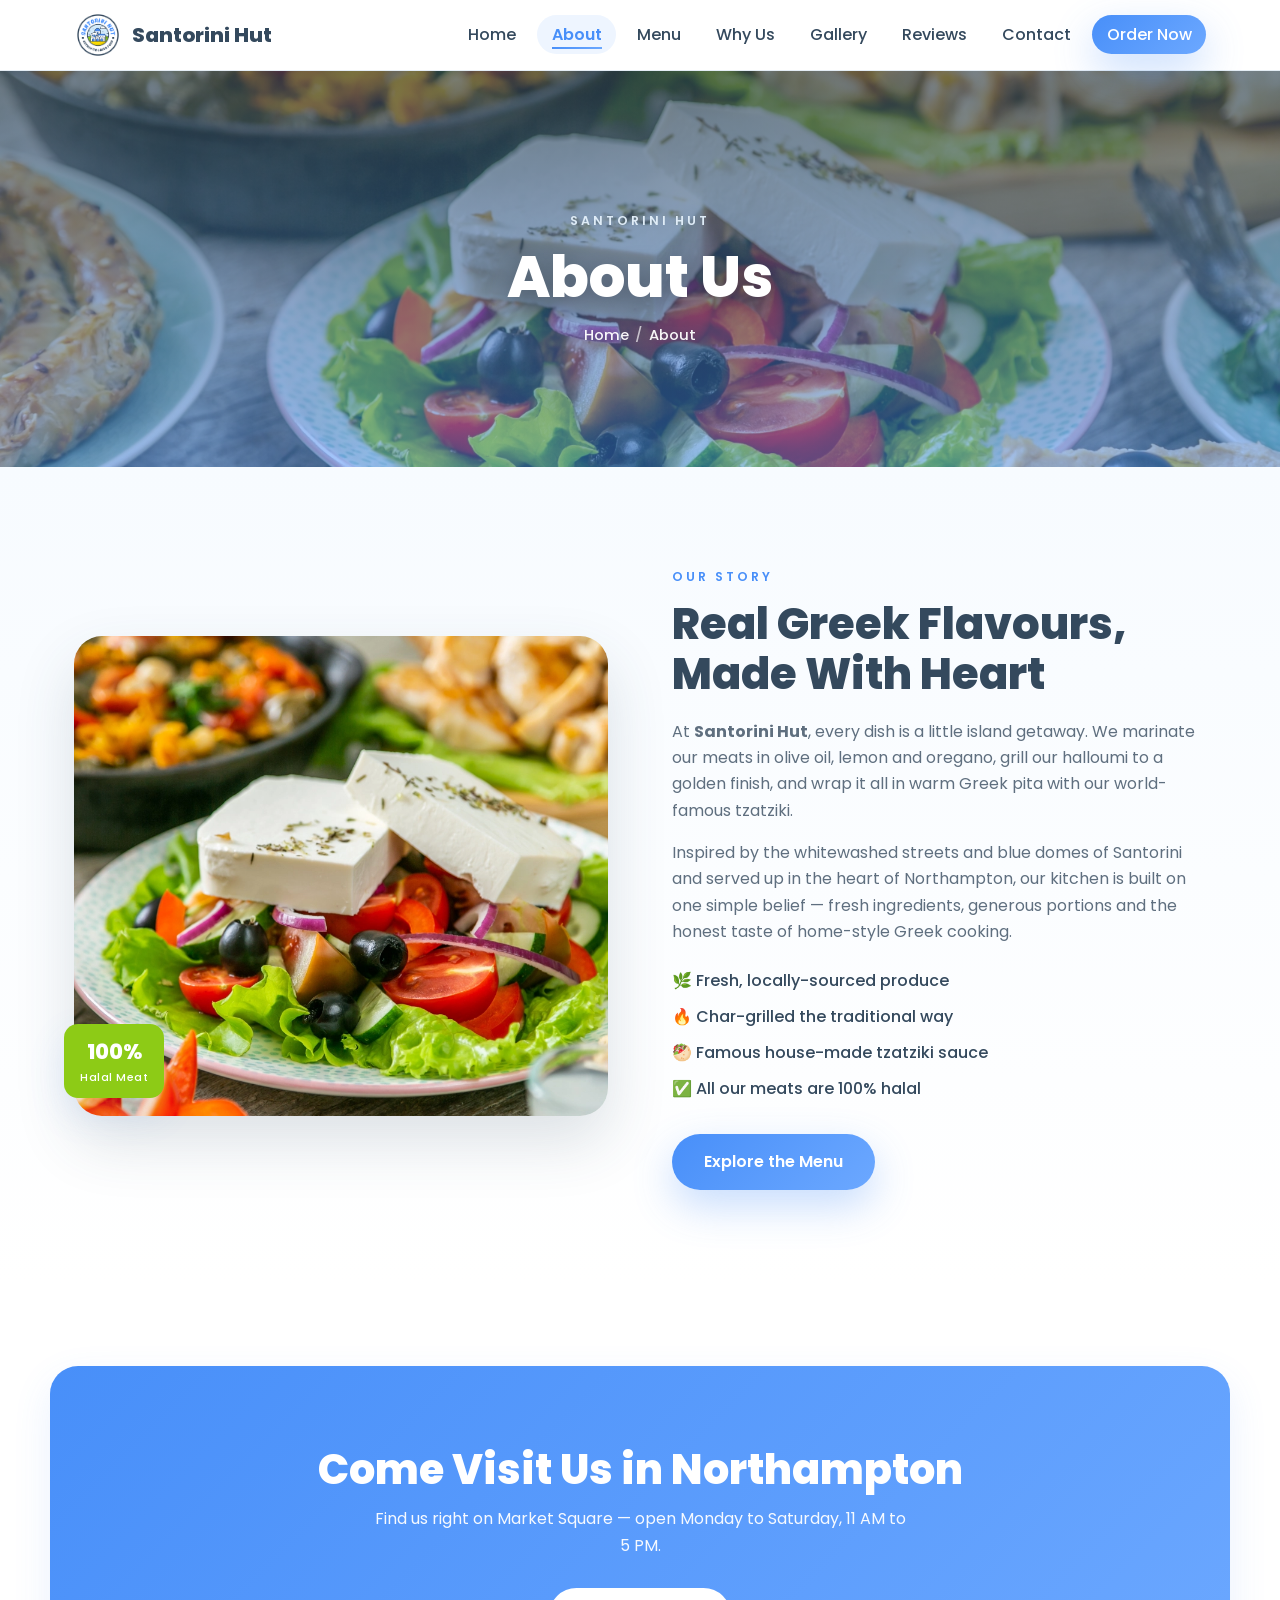
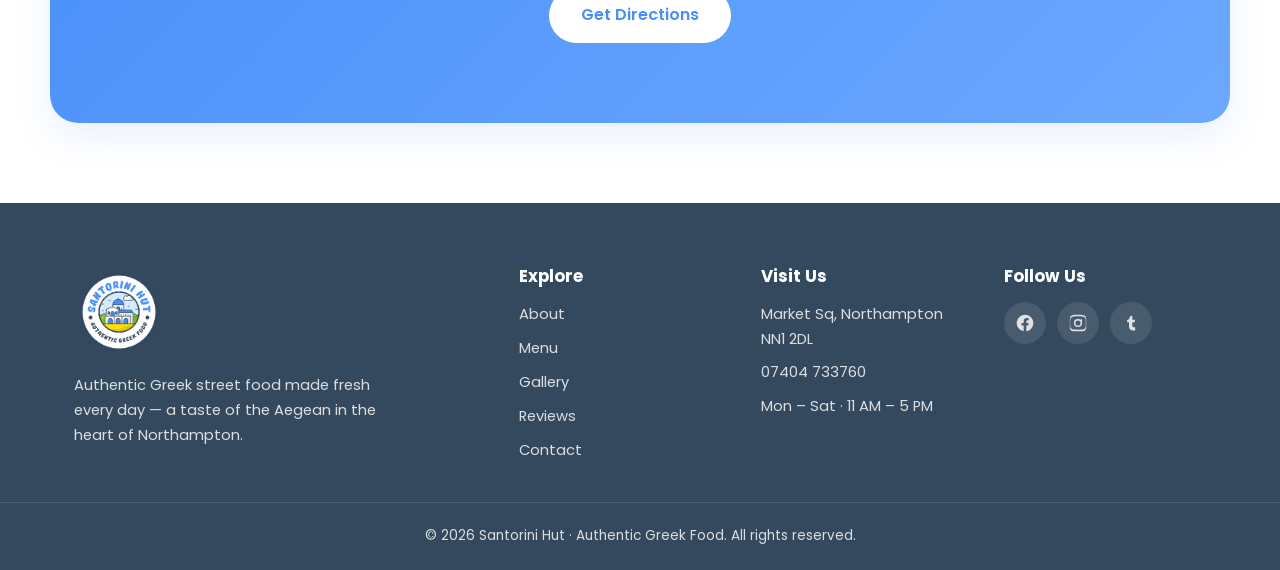
==== commit 1e664cad: "Replace all images with assets from the new images folder - Repoint every img src, favicon, hero/ban" ====
--- a/about.html
+++ b/about.html
@@ -9,7 +9,7 @@
   <link rel="preconnect" href="https://fonts.googleapis.com" />
   <link rel="preconnect" href="https://fonts.gstatic.com" crossorigin />
   <link href="https://fonts.googleapis.com/css2?family=Poppins:wght@300;400;500;600;700;800&family=Pacifico&display=swap" rel="stylesheet" />
-  <link rel="icon" type="image/jpeg" href="images/logo.jpg" />
+  <link rel="icon" type="image/jpeg" href="new%20images/logo.png" />
   <link rel="stylesheet" href="style.css" />
 </head>
 <body>
@@ -18,7 +18,7 @@
   <header class="site-header">
     <nav class="navbar">
       <a href="index.html" class="brand">
-        <img src="images/logo.jpg" alt="Santorini Hut logo" class="brand-logo" />
+        <img src="new%20images/logo.png" alt="Santorini Hut logo" class="brand-logo" />
         <span class="brand-name">Santorini&nbsp;Hut</span>
       </a>
       <input type="checkbox" id="nav-toggle" class="nav-toggle" />
@@ -39,7 +39,7 @@
   </header>
 
   <!-- ===== PAGE BANNER ===== -->
-  <section class="page-banner" style="background-image:url('images/about.jpg')">
+  <section class="page-banner" style="background-image:url('new%20images/4.png')">
     <div class="page-banner-overlay"></div>
     <div class="page-banner-content">
       <span class="eyebrow">Santorini Hut</span>
@@ -51,7 +51,7 @@
   <section class="about section">
     <div class="container about-grid">
       <div class="about-image">
-        <img src="images/about.jpg" alt="A spread of fresh Greek dishes" />
+        <img src="new%20images/4.png" alt="A spread of fresh Greek dishes" />
         <div class="about-image-badge">
           <span class="years">100%</span>
           <span class="label">Halal Meat</span>
@@ -93,7 +93,7 @@
   <footer class="site-footer">
     <div class="container footer-grid">
       <div class="footer-brand">
-        <img src="images/logo.jpg" alt="Santorini Hut logo" class="footer-logo" />
+        <img src="new%20images/logo.png" alt="Santorini Hut logo" class="footer-logo" />
         <p>Authentic Greek street food made fresh every day — a taste of the Aegean in the heart of Northampton.</p>
       </div>
       <div class="footer-col">
--- a/style.css
+++ b/style.css
@@ -23,33 +23,49 @@
    1. DESIGN TOKENS
 ------------------------------------------------------------- */
 :root {
-  /* Warm palette */
-  --orange:      #f5821f;
-  --orange-dark: #e2680a;
-  --red:         #d6342b;
-  --cream:       #fff7ec;
-  --cream-2:     #fdeedd;
-  --white:       #ffffff;
-
-  /* Neutrals */
-  --ink:    #2a2018;   /* warm near-black text */
-  --muted:  #7a6e63;   /* secondary text */
-  --line:   #efe2d2;   /* subtle borders */
-
-  /* Brand accent (from the Santorini logo) */
-  --aegean: #2f4a63;
-
-  /* Gradients */
-  --grad-warm: linear-gradient(135deg, var(--orange) 0%, var(--red) 100%);
-  --grad-soft: linear-gradient(180deg, var(--cream) 0%, var(--white) 100%);
-
-  /* Effects */
+  /* ---- Brand palette (derived from the Santorini Hut logo) ---- */
+  --primary:        #488ff9;   /* primary blue            */
+  --primary-hover:  #2f73d9;   /* slightly darker blue    */
+  --primary-soft:   #6ca8ff;   /* gradient end / light    */
+  --primary-light:  #eef5ff;   /* very light blue surface */
+  --navy:           #34495d;   /* dark navy (secondary)   */
+  --sky:            #dfecf7;   /* sky blue                */
+  --soft-blue:      #aebfd4;   /* soft blue               */
+  --yellow:         #d6cf0b;   /* Santorini yellow accent */
+  --olive:          #7c8893;   /* olive green-grey        */
+  --green:          #8dcb16;   /* success green           */
+  --white:          #ffffff;
+
+  /* Backgrounds */
+  --bg:       #ffffff;         /* main background         */
+  --bg-alt:   #f7fbff;         /* alternate section bg    */
+  --bg-blue:  #dfecf7;         /* soft blue sections      */
+
+  /* Text */
+  --ink:    #34495d;   /* headings */
+  --muted:  #5f6f7f;   /* body text */
+  --muted-2:#8a99a8;   /* muted text */
+  --line:   #e4edf5;   /* subtle blue-tinted borders */
+
+  /* ---- Compatibility aliases (kept so layout rules are untouched) ---- */
+  --orange:      var(--primary);
+  --orange-dark: var(--primary);
+  --red:         var(--primary);
+  --cream:       var(--bg-alt);
+  --cream-2:     var(--bg-blue);
+  --aegean:      var(--navy);
+
+  /* Gradients (used sparingly) */
+  --grad-warm: linear-gradient(135deg, #488ff9 0%, #6ca8ff 100%); /* primary gradient */
+  --grad-soft: linear-gradient(180deg, var(--bg-alt) 0%, var(--white) 100%);
+
+  /* Effects — soft, blue-tinted shadows */
   --radius:    18px;
   --radius-lg: 28px;
-  --shadow-sm: 0 6px 18px rgba(42, 32, 24, 0.08);
-  --shadow-md: 0 14px 38px rgba(42, 32, 24, 0.12);
-  --shadow-lg: 0 26px 60px rgba(42, 32, 24, 0.18);
-  --shadow-glow: 0 16px 40px rgba(245, 130, 31, 0.35);
+  --shadow-sm: 0 10px 30px rgba(72, 143, 249, 0.08);
+  --shadow-md: 0 14px 38px rgba(72, 143, 249, 0.12);
+  --shadow-lg: 0 26px 60px rgba(52, 73, 93, 0.16);
+  --shadow-glow: 0 16px 40px rgba(72, 143, 249, 0.30);
 
   --container: 1180px;
   --ease: cubic-bezier(0.22, 1, 0.36, 1);
@@ -62,12 +78,12 @@
 ------------------------------------------------------------- */
 *, *::before, *::after { box-sizing: border-box; margin: 0; padding: 0; }
 
-html { scroll-behavior: smooth; scroll-padding-top: 84px; }
+html { scroll-behavior: smooth; scroll-padding-top: 84px; overflow-x: hidden; }
 
 body {
   font-family: 'Poppins', 'Montserrat', system-ui, sans-serif;
-  color: var(--ink);
-  background: var(--cream);
+  color: var(--muted);
+  background: var(--white);
   line-height: 1.65;
   -webkit-font-smoothing: antialiased;
   overflow-x: hidden;
@@ -128,7 +144,7 @@
   color: var(--white);
   box-shadow: var(--shadow-glow);
 }
-.btn-primary:hover { transform: translateY(-3px) scale(1.02); box-shadow: 0 22px 46px rgba(214, 52, 43, 0.4); }
+.btn-primary:hover { transform: translateY(-3px) scale(1.02); box-shadow: 0 22px 46px rgba(72, 143, 249, 0.4); }
 
 .btn-ghost {
   background: rgba(255, 255, 255, 0.12);
@@ -147,7 +163,7 @@
   position: sticky;
   top: 0;
   z-index: 100;
-  background: rgba(255, 247, 236, 0.82);
+  background: rgba(255, 255, 255, 0.85);
   backdrop-filter: blur(14px);
   -webkit-backdrop-filter: blur(14px);
   border-bottom: 1px solid var(--line);
@@ -173,9 +189,10 @@
   font-weight: 500;
   border-radius: 999px;
   position: relative;
+  color: var(--ink);
   transition: color 0.3s var(--ease), background 0.3s var(--ease);
 }
-.nav-links a:not(.nav-cta):hover { color: var(--orange-dark); }
+.nav-links a:not(.nav-cta):hover { color: var(--primary); }
 /* animated underline */
 .nav-links a:not(.nav-cta)::after {
   content: "";
@@ -198,15 +215,15 @@
 
 /* Active tab (current page) */
 .nav-links a.active:not(.nav-cta) {
-  color: var(--orange-dark);
-  background: var(--cream-2);
+  color: var(--primary);
+  background: var(--primary-light);
   font-weight: 600;
 }
 .nav-links a.active:not(.nav-cta)::after { transform: scaleX(1); }
 
 /* Hamburger (pure CSS) */
 .nav-toggle { display: none; }
-.nav-toggle-label { display: none; flex-direction: column; gap: 5px; cursor: pointer; padding: 8px; }
+.nav-toggle-label { display: none; position: relative; z-index: 3; flex-direction: column; gap: 5px; cursor: pointer; padding: 8px; }
 .nav-toggle-label span {
   width: 26px; height: 3px; border-radius: 3px; background: var(--aegean);
   transition: transform 0.3s var(--ease), opacity 0.3s var(--ease);
@@ -223,12 +240,12 @@
   justify-content: center;
   text-align: center;
   color: var(--white);
-  background: url('images/hero.jpg') center/cover no-repeat fixed;
+  background: url('new%20images/sh-2.png') center/cover no-repeat fixed;
 }
 .hero-overlay {
   position: absolute;
   inset: 0;
-  background: linear-gradient(180deg, rgba(42, 32, 24, 0.55) 0%, rgba(214, 52, 43, 0.45) 100%);
+  background: linear-gradient(180deg, rgba(52, 73, 93, 0.62) 0%, rgba(72, 143, 249, 0.45) 100%);
 }
 .hero-content {
   position: relative;
@@ -295,19 +312,19 @@
 }
 .about-image-badge {
   position: absolute;
-  bottom: -28px;
-  right: -10px;
-  background: var(--grad-warm);
+  bottom: 18px;
+  left: -10px;
+  background: var(--green);
   color: var(--white);
-  border-radius: var(--radius);
-  padding: 1.1rem 1.4rem;
+  border-radius: 14px;
+  padding: 0.7rem 1rem;
   text-align: center;
   box-shadow: var(--shadow-md);
   display: flex;
   flex-direction: column;
 }
-.about-image-badge .years { font-size: 1.8rem; font-weight: 800; }
-.about-image-badge .label { font-size: 0.78rem; font-weight: 500; letter-spacing: 1px; }
+.about-image-badge .years { font-size: 1.3rem; font-weight: 800; }
+.about-image-badge .label { font-size: 0.68rem; font-weight: 500; letter-spacing: 0.5px; }
 
 .about-text p { color: var(--muted); margin-bottom: 1rem; }
 .about-text .section-title { margin-bottom: 1.2rem; }
@@ -357,7 +374,7 @@
 .menu-card:hover .menu-card-img img { transform: scale(1.08); }
 .menu-card-body { padding: 1.3rem 1.4rem 1.6rem; }
 .menu-card-head { display: flex; justify-content: space-between; align-items: baseline; gap: 0.8rem; }
-.menu-card-head h4 { font-size: 1.1rem; }
+.menu-card-head h4 { font-size: 1.1rem; color: var(--ink); }
 .menu-card-head h4 small { font-weight: 500; color: var(--muted); font-size: 0.78rem; }
 .price {
   flex-shrink: 0;
@@ -407,7 +424,7 @@
   transition: transform 0.4s var(--ease), background 0.4s var(--ease);
 }
 .why-card:hover .why-icon { background: var(--grad-warm); transform: rotate(-8deg) scale(1.05); }
-.why-card h3 { margin-bottom: 0.5rem; font-size: 1.2rem; }
+.why-card h3 { margin-bottom: 0.5rem; font-size: 1.2rem; color: var(--ink); }
 .why-card p { color: var(--muted); font-size: 0.92rem; }
 
 /* -------------------------------------------------------------
@@ -434,7 +451,7 @@
   content: "";
   position: absolute;
   inset: 0;
-  background: linear-gradient(180deg, transparent 40%, rgba(214, 52, 43, 0.45));
+  background: linear-gradient(180deg, transparent 40%, rgba(52, 73, 93, 0.55));
   opacity: 0;
   transition: opacity 0.4s var(--ease);
 }
@@ -465,11 +482,11 @@
   line-height: 1;
 }
 .review-card:hover { transform: translateY(-6px); box-shadow: var(--shadow-md); }
-.stars { color: var(--orange); letter-spacing: 2px; margin-bottom: 0.9rem; }
+.stars { color: var(--yellow); letter-spacing: 2px; margin-bottom: 0.9rem; }
 .quote { color: var(--ink); font-style: italic; margin-bottom: 1.4rem; }
 .reviewer { display: flex; align-items: center; gap: 0.9rem; }
 .reviewer img { width: 52px; height: 52px; border-radius: 50%; object-fit: cover; border: 3px solid var(--cream-2); }
-.reviewer strong { display: block; }
+.reviewer strong { display: block; color: var(--ink); }
 .reviewer span { font-size: 0.82rem; color: var(--muted); }
 
 /* -------------------------------------------------------------
@@ -489,9 +506,9 @@
   border-radius: 14px;
   font-size: 1.3rem;
 }
-.contact-list strong { display: block; font-size: 0.95rem; }
+.contact-list strong { display: block; font-size: 0.95rem; color: var(--ink); }
 .contact-list a, .contact-list span { color: var(--muted); }
-.contact-list a:hover { color: var(--orange-dark); }
+.contact-list a:hover { color: var(--primary); }
 
 .contact-form {
   background: var(--cream);
@@ -500,7 +517,7 @@
   padding: 2.2rem;
   box-shadow: var(--shadow-sm);
 }
-.contact-form h3 { margin-bottom: 1.4rem; }
+.contact-form h3 { margin-bottom: 1.4rem; color: var(--ink); }
 .form-row { display: grid; grid-template-columns: 1fr 1fr; gap: 1rem; }
 .contact-form label { display: block; margin-bottom: 1rem; }
 .contact-form label span { display: block; font-size: 0.85rem; font-weight: 500; margin-bottom: 0.4rem; }
@@ -517,15 +534,15 @@
 .contact-form input:focus,
 .contact-form textarea:focus {
   outline: none;
-  border-color: var(--orange);
-  box-shadow: 0 0 0 4px rgba(245, 130, 31, 0.15);
+  border-color: var(--primary);
+  box-shadow: 0 0 0 4px rgba(72, 143, 249, 0.18);
 }
 .contact-form textarea { resize: vertical; }
 
 /* -------------------------------------------------------------
    12. FOOTER
 ------------------------------------------------------------- */
-.site-footer { background: var(--aegean); color: #d9e3ec; }
+.site-footer { background: var(--navy); color: rgba(255, 255, 255, 0.82); }
 .footer-grid {
   display: grid;
   grid-template-columns: 2fr 1fr 1fr 1fr;
@@ -545,7 +562,7 @@
   display: grid; place-items: center;
   border-radius: 50%;
   background: rgba(255, 255, 255, 0.1);
-  color: #d9e3ec;
+  color: rgba(255, 255, 255, 0.82);
   transition: transform 0.35s var(--ease), background 0.35s var(--ease), color 0.35s var(--ease);
 }
 .social-link:hover { background: var(--grad-warm); color: var(--white); transform: translateY(-4px); }
@@ -591,6 +608,7 @@
   .nav-links {
     position: fixed;
     top: 0; right: 0;
+    z-index: 2;
     height: 100vh;
     width: min(78vw, 320px);
     flex-direction: column;
@@ -610,14 +628,25 @@
   .nav-toggle:checked ~ .nav-toggle-label span:nth-child(2) { opacity: 0; }
   .nav-toggle:checked ~ .nav-toggle-label span:nth-child(3) { transform: translateY(-8px) rotate(-45deg); }
 
-  /* hero: drop fixed attachment (better mobile perf) */
+  /* hero: drop fixed attachment (better mobile perf) + stronger overlay for legibility */
   .hero { background-attachment: scroll; min-height: 88vh; }
+  .hero-overlay { background: linear-gradient(180deg, rgba(52, 73, 93, 0.66) 0%, rgba(52, 73, 93, 0.6) 100%); }
+  .hero-content { padding: 5rem 1.25rem; }
+
+  /* dim the page behind the open mobile menu */
+  .nav-toggle:checked ~ .nav-toggle-label::before {
+    content: "";
+    position: fixed;
+    inset: 0;
+    z-index: 1;
+    background: rgba(52, 73, 93, 0.5);
+  }
 
   /* stacked sections */
   .about-grid,
   .contact-grid { grid-template-columns: 1fr; }
   .about-image img { height: 360px; }
-  .about-image-badge { right: 1rem; }
+  .about-image-badge { left: 1rem; }
 
   .menu-grid,
   .why-grid,
@@ -663,7 +692,7 @@
 .page-banner-overlay {
   position: absolute;
   inset: 0;
-  background: linear-gradient(180deg, rgba(42, 32, 24, 0.55) 0%, rgba(214, 52, 43, 0.5) 100%);
+  background: linear-gradient(180deg, rgba(52, 73, 93, 0.66) 0%, rgba(72, 143, 249, 0.5) 100%);
 }
 .page-banner-content {
   position: relative;
@@ -676,14 +705,14 @@
   font-weight: 800;
   text-shadow: 0 6px 24px rgba(0, 0, 0, 0.35);
 }
-.page-banner-content .eyebrow { color: #ffd9b8; }
+.page-banner-content .eyebrow { color: var(--sky); }
 .breadcrumb {
   margin-top: 0.8rem;
   font-size: 0.92rem;
   font-weight: 500;
   opacity: 0.95;
 }
-.breadcrumb a:hover { color: #ffd9b8; }
+.breadcrumb a:hover { color: var(--sky); }
 .breadcrumb span { margin: 0 0.4rem; opacity: 0.7; }
 
 /* Home: intro highlight strip */
@@ -739,7 +768,7 @@
   content: "";
   position: absolute;
   inset: 0;
-  background: linear-gradient(180deg, rgba(42, 32, 24, 0.05) 30%, rgba(42, 32, 24, 0.8));
+  background: linear-gradient(180deg, rgba(52, 73, 93, 0.05) 30%, rgba(52, 73, 93, 0.82));
   z-index: 1;
 }
 .explore-card span {
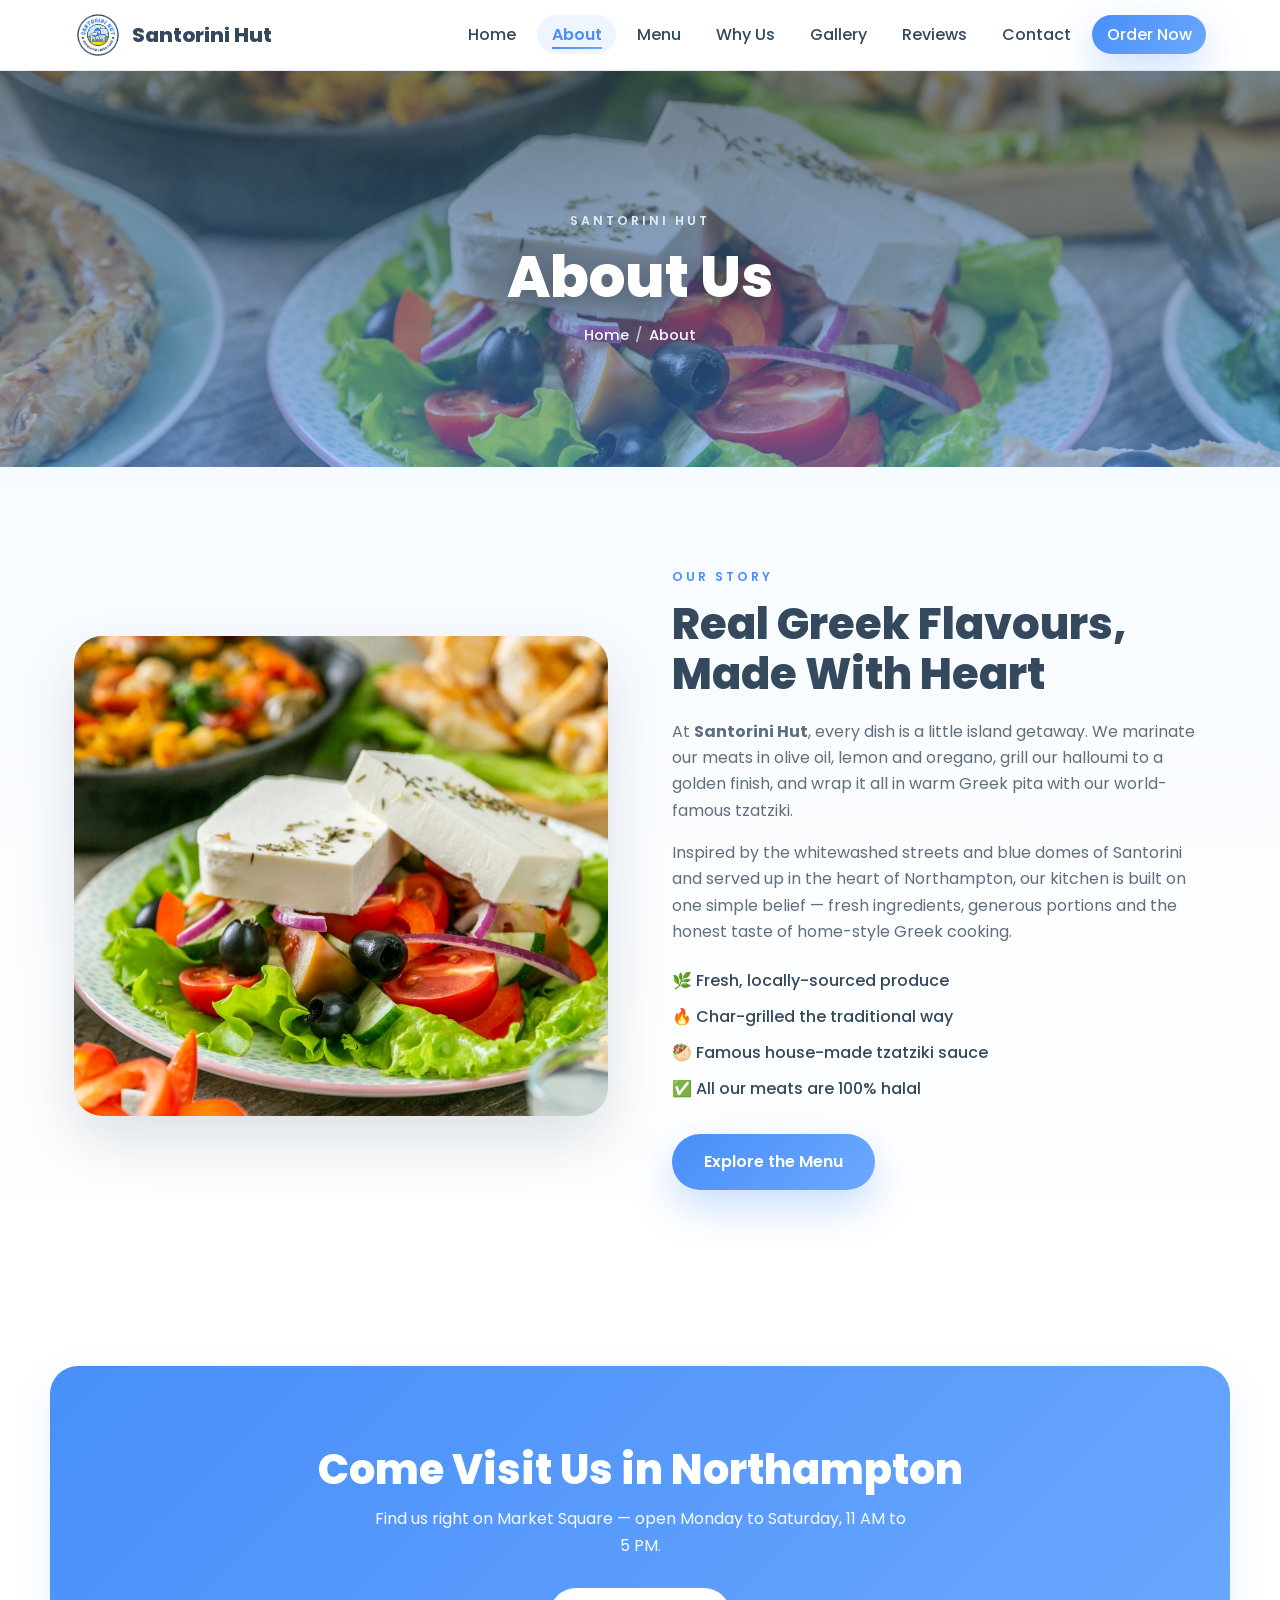
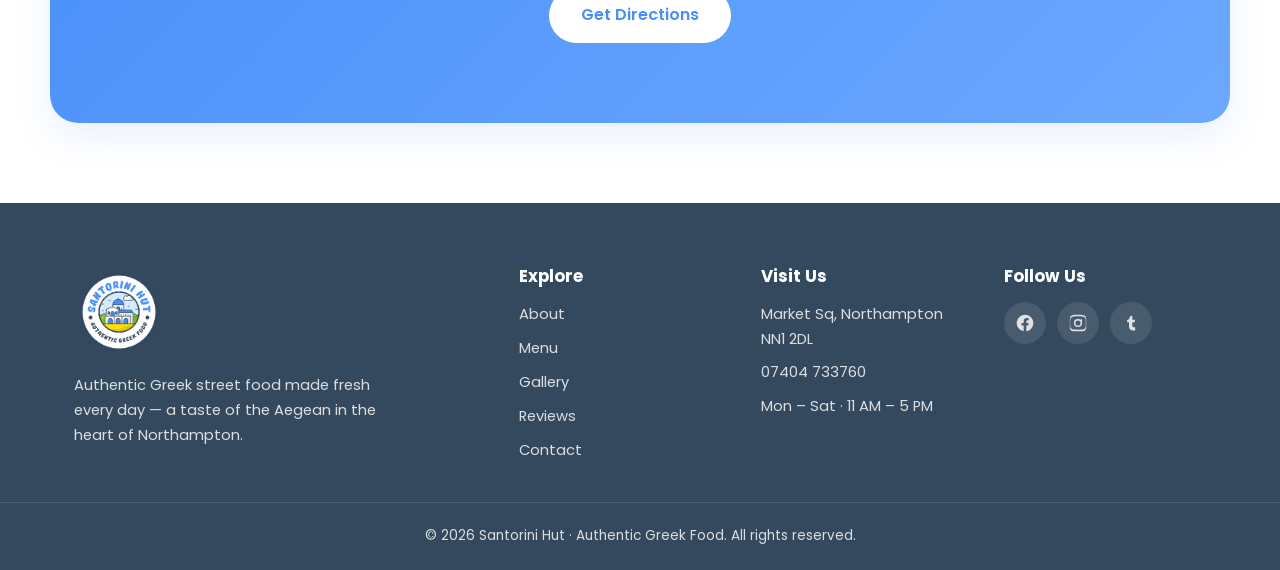
==== commit 463cafdb: "Remove the 100% Halal Meat badge and home Order Now CTA band - Delete the green ".about-image-badge"" ====
--- a/about.html
+++ b/about.html
@@ -52,10 +52,6 @@
     <div class="container about-grid">
       <div class="about-image">
         <img src="new%20images/4.png" alt="A spread of fresh Greek dishes" />
-        <div class="about-image-badge">
-          <span class="years">100%</span>
-          <span class="label">Halal Meat</span>
-        </div>
       </div>
       <div class="about-text">
         <span class="eyebrow">Our Story</span>
--- a/style.css
+++ b/style.css
@@ -310,22 +310,6 @@
   height: 480px;
   object-fit: cover;
 }
-.about-image-badge {
-  position: absolute;
-  bottom: 18px;
-  left: -10px;
-  background: var(--green);
-  color: var(--white);
-  border-radius: 14px;
-  padding: 0.7rem 1rem;
-  text-align: center;
-  box-shadow: var(--shadow-md);
-  display: flex;
-  flex-direction: column;
-}
-.about-image-badge .years { font-size: 1.3rem; font-weight: 800; }
-.about-image-badge .label { font-size: 0.68rem; font-weight: 500; letter-spacing: 0.5px; }
-
 .about-text p { color: var(--muted); margin-bottom: 1rem; }
 .about-text .section-title { margin-bottom: 1.2rem; }
 .about-points { margin: 1.4rem 0 2rem; display: grid; gap: 0.6rem; }
@@ -646,7 +630,6 @@
   .about-grid,
   .contact-grid { grid-template-columns: 1fr; }
   .about-image img { height: 360px; }
-  .about-image-badge { left: 1rem; }
 
   .menu-grid,
   .why-grid,
@@ -809,3 +792,73 @@
   .page-banner { min-height: 38vh; }
   .explore-grid { grid-template-columns: 1fr; }
 }
+
+/* =============================================================
+   16. MENU LIST (image-free, premium restaurant-style menu)
+   Used on menu.html only — the home "Featured Dishes" cards
+   (.menu-card) are intentionally left unchanged.
+============================================================= */
+.menu-list {
+  display: grid;
+  grid-template-columns: repeat(2, 1fr);
+  column-gap: 3.5rem;
+  row-gap: 0.4rem;
+}
+
+/* Single dish row */
+.dish {
+  padding: 1.15rem 1.1rem;
+  border-bottom: 1px solid var(--line);
+  border-radius: 14px;
+  transition: background 0.25s ease-in-out, transform 0.25s ease-in-out,
+              box-shadow 0.25s ease-in-out;
+}
+.dish:hover {
+  background: var(--primary-light);
+  transform: translateY(-2px);
+  box-shadow: var(--shadow-sm);
+}
+
+/* Name · dotted leader · price on one baseline */
+.dish-head { display: flex; align-items: baseline; gap: 0.5rem; }
+.dish-name {
+  font-size: 1.15rem;
+  font-weight: 700;
+  color: var(--ink);
+  flex: 0 1 auto;
+}
+.dish-name small {
+  font-weight: 500;
+  color: var(--muted);
+  font-size: 0.72rem;
+  letter-spacing: 0.3px;
+}
+.dish-leader {
+  flex: 1 1 auto;
+  min-width: 1.5rem;
+  align-self: flex-end;
+  margin-bottom: 0.42rem;
+  border-bottom: 2px dotted var(--line);
+  transition: border-color 0.25s ease-in-out;
+}
+.dish-price {
+  flex: 0 0 auto;
+  font-weight: 800;
+  font-size: 1.1rem;
+  color: var(--primary);
+  white-space: nowrap;
+}
+.dish-desc {
+  margin-top: 0.45rem;
+  color: var(--muted);
+  font-size: 0.92rem;
+  max-width: 95%;
+}
+
+/* Hover accent on the leader + price */
+.dish:hover .dish-leader { border-color: var(--primary); }
+
+/* Responsive: single column on tablet & mobile */
+@media (max-width: 768px) {
+  .menu-list { grid-template-columns: 1fr; column-gap: 0; }
+}
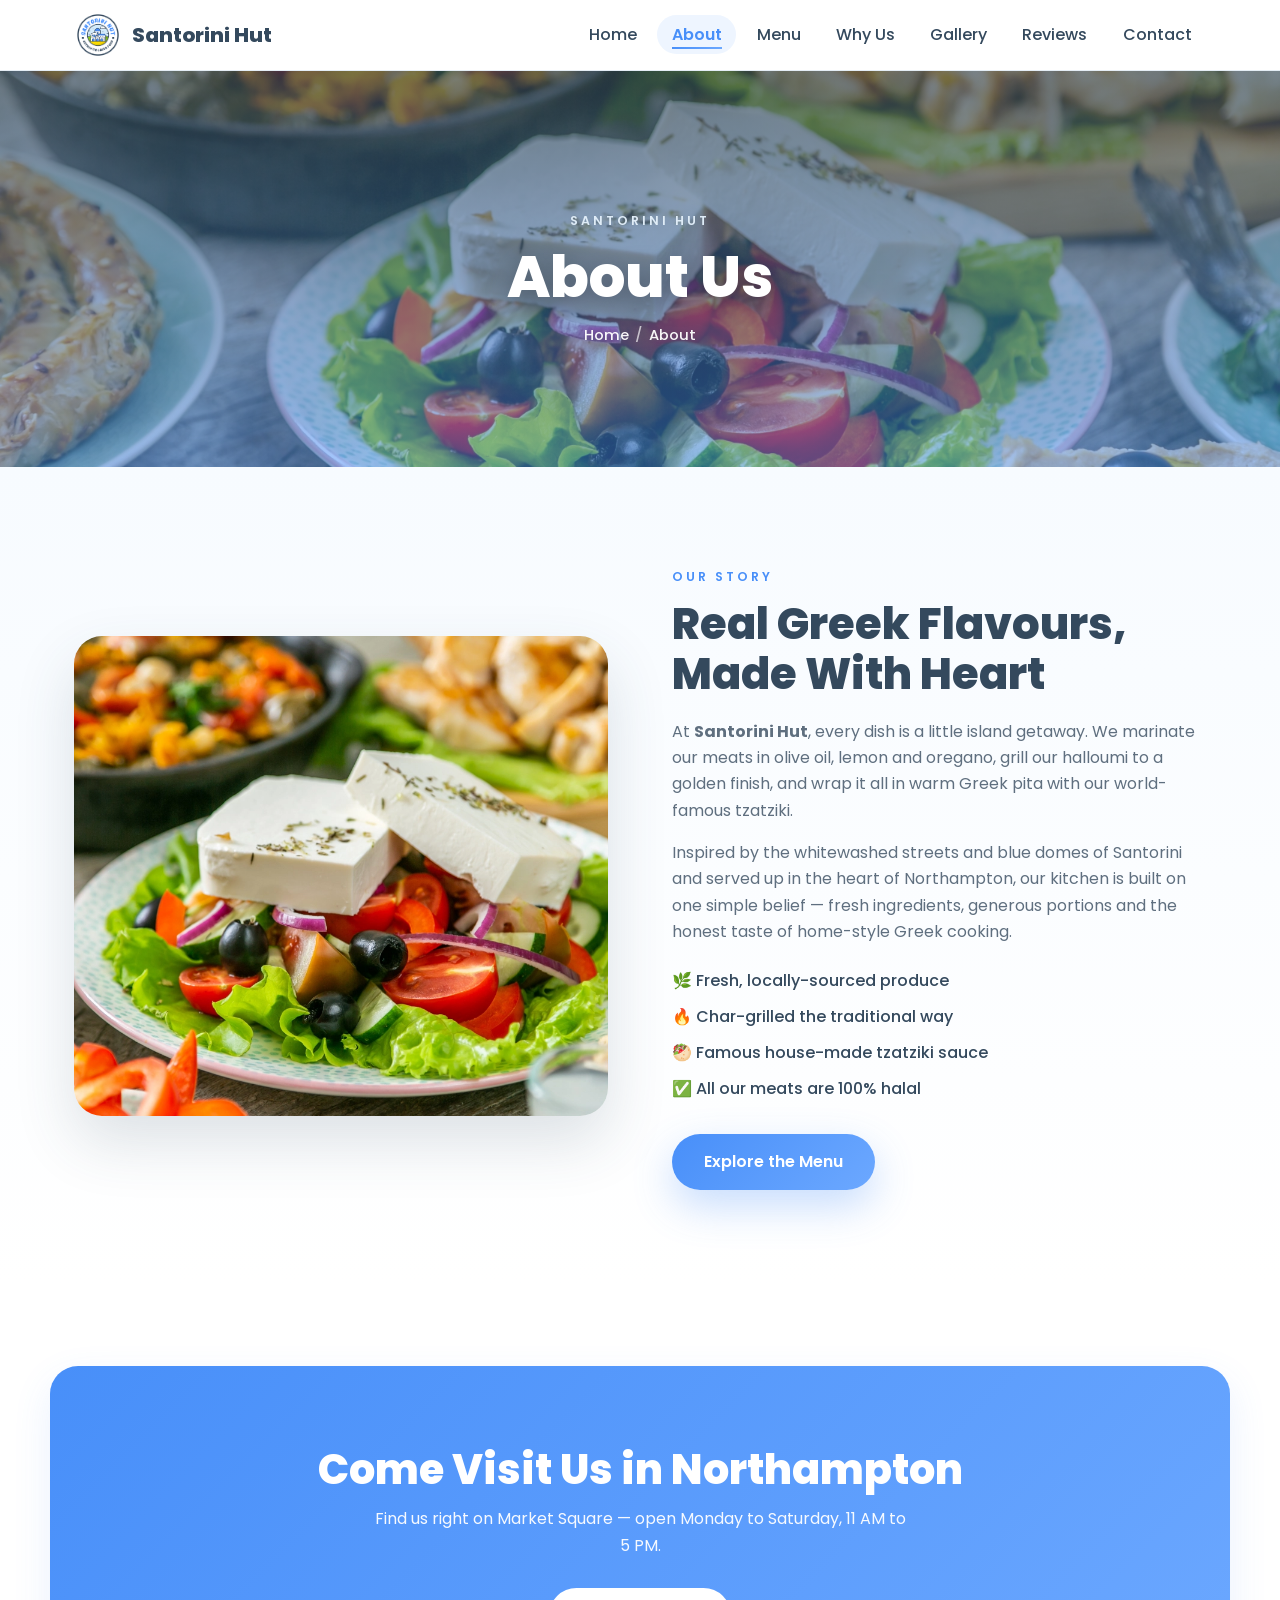
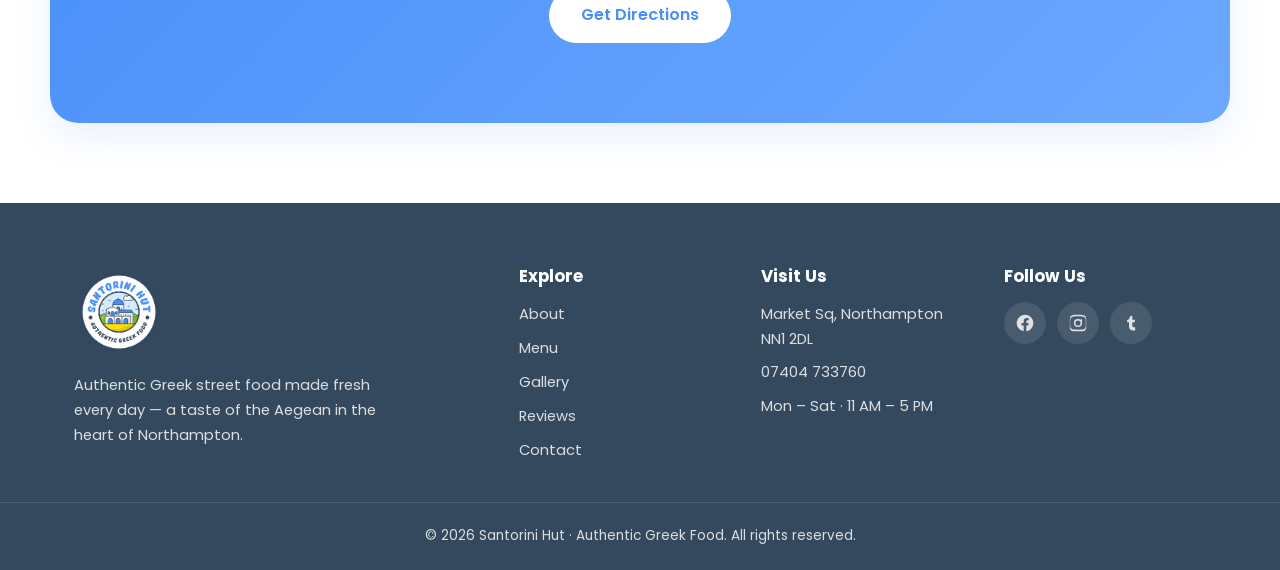
==== commit 0dff0119: "Remove Order Now buttons from navbar and hero - Delete the "Order Now" nav-cta link from the shared " ====
--- a/about.html
+++ b/about.html
@@ -33,7 +33,6 @@
         <li><a href="gallery.html">Gallery</a></li>
         <li><a href="reviews.html">Reviews</a></li>
         <li><a href="contact.html">Contact</a></li>
-        <li><a href="menu.html" class="nav-cta">Order Now</a></li>
       </ul>
     </nav>
   </header>
